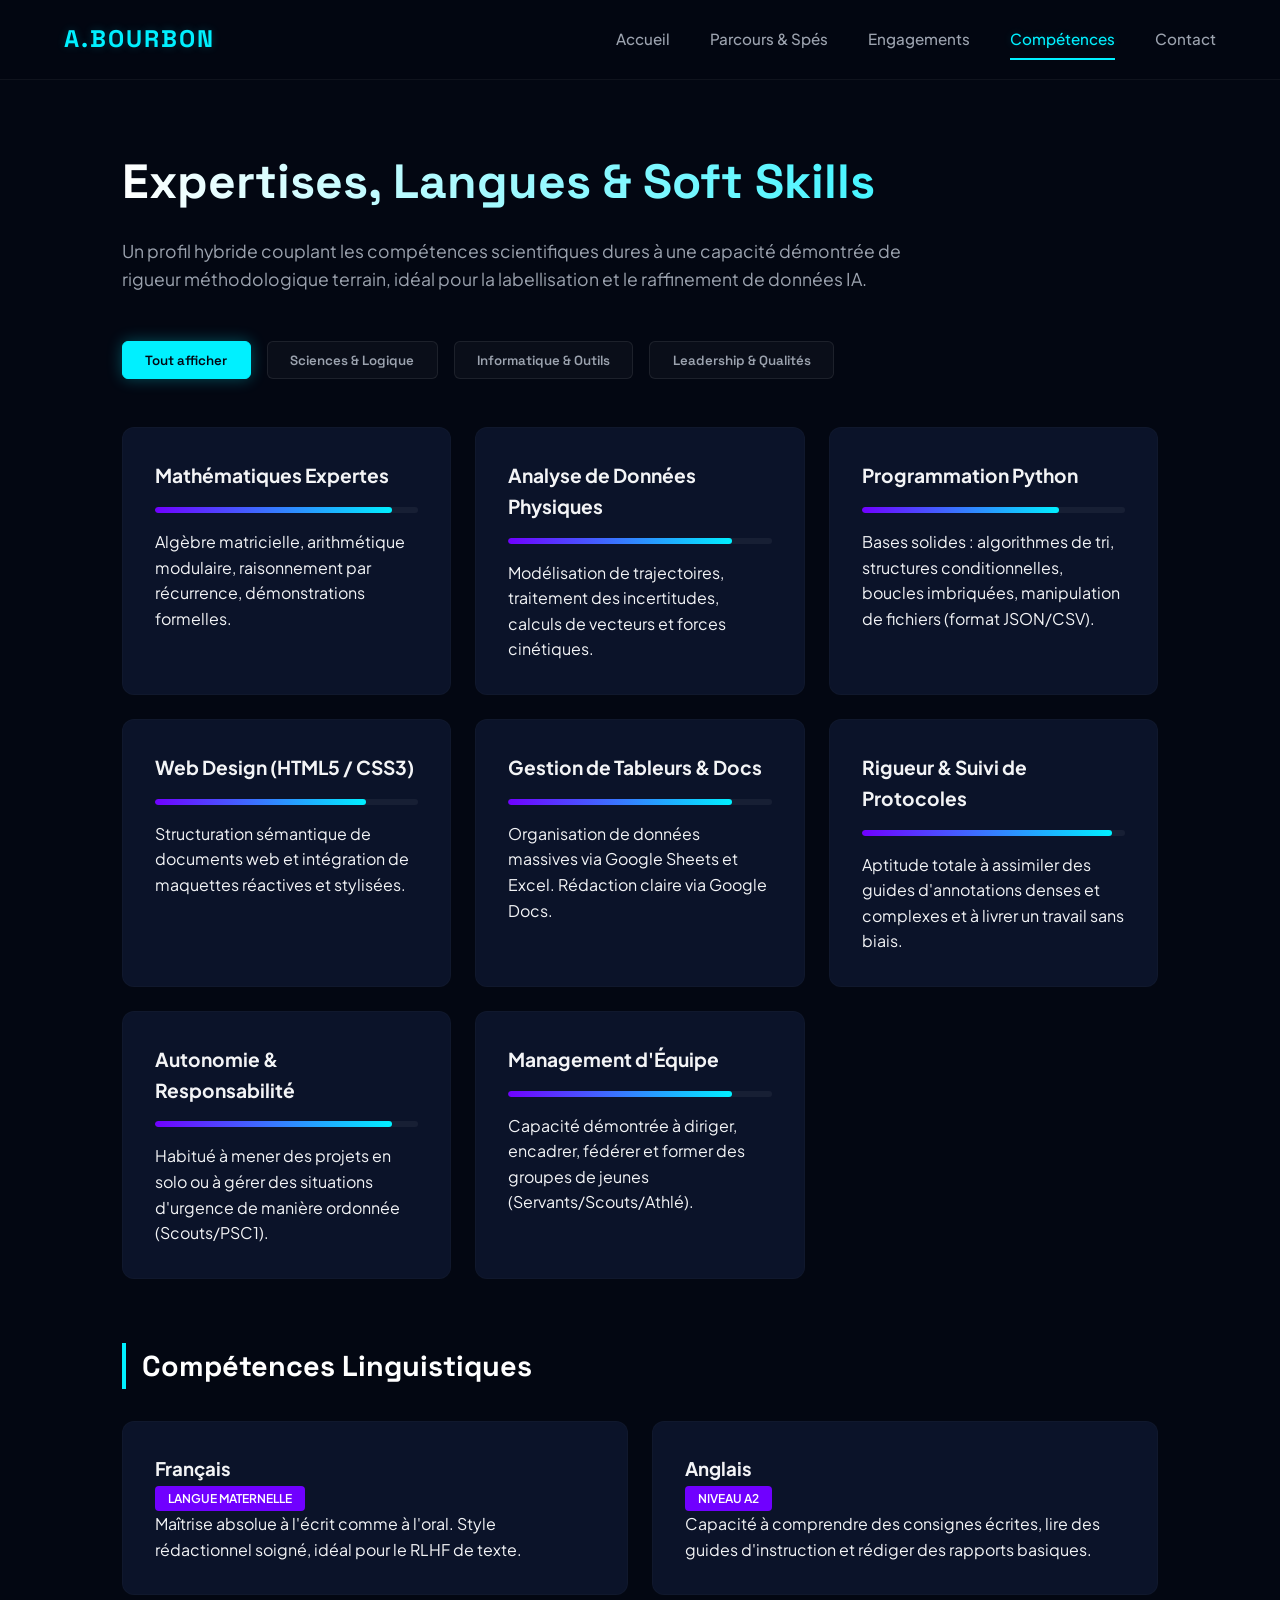
==== pages/competences.html @ 41dce72a "Add files via upload" ====
<!DOCTYPE html>
<html lang="fr">
<head>
    <meta charset="UTF-8">
    <meta name="viewport" content="width=device-width, initial-scale=1.0">
    <title>Compétences & Tech | Antoine Bourbon</title>
    <link rel="stylesheet" href="../css/style.css">
</head>
<body>
    <nav class="navbar">
        <div class="logo">A.BOURBON</div>
        <div class="nav-links">
            <a href="../index.html">Accueil</a>
            <a href="parcours.html">Parcours & Spés</a>
            <a href="engagements.html">Engagements</a>
            <a href="competences.html" class="active">Compétences</a>
            <a href="contact.html">Contact</a>
        </div>
    </nav>
    <main class="container">
        <h1 class="page-title">Expertises, Langues & Soft Skills</h1>
        <p class="section-intro">Un profil hybride couplant les compétences scientifiques dures à une capacité démontrée de rigueur méthodologique terrain, idéal pour la labellisation et le raffinement de données IA.</p>

        <div class="filter-controls">
            <button class="filter-btn active" onclick="filterSkills('all')">Tout afficher</button>
            <button class="filter-btn" onclick="filterSkills('scientific')">Sciences & Logique</button>
            <button class="filter-btn" onclick="filterSkills('dev')">Informatique & Outils</button>
            <button class="filter-btn" onclick="filterSkills('soft')">Leadership & Qualités</button>
        </div>

        <div class="skills-grid-detailed">
            <!-- Sciences -->
            <div class="skill-card-detailed" data-cat="scientific">
                <h3>Mathématiques Expertes</h3>
                <div class="progress-bar"><div class="progress-fill" style="width: 90%;"></div></div>
                <p>Algèbre matricielle, arithmétique modulaire, raisonnement par récurrence, démonstrations formelles.</p>
            </div>
            <div class="skill-card-detailed" data-cat="scientific">
                <h3>Analyse de Données Physiques</h3>
                <div class="progress-bar"><div class="progress-fill" style="width: 85%;"></div></div>
                <p>Modélisation de trajectoires, traitement des incertitudes, calculs de vecteurs et forces cinétiques.</p>
            </div>
            
            <!-- Dev -->
            <div class="skill-card-detailed" data-cat="dev">
                <h3>Programmation Python</h3>
                <div class="progress-bar"><div class="progress-fill" style="width: 75%;"></div></div>
                <p>Bases solides : algorithmes de tri, structures conditionnelles, boucles imbriquées, manipulation de fichiers (format JSON/CSV).</p>
            </div>
            <div class="skill-card-detailed" data-cat="dev">
                <h3>Web Design (HTML5 / CSS3)</h3>
                <div class="progress-bar"><div class="progress-fill" style="width: 80%;"></div></div>
                <p>Structuration sémantique de documents web et intégration de maquettes réactives et stylisées.</p>
            </div>
            <div class="skill-card-detailed" data-cat="dev">
                <h3>Gestion de Tableurs & Docs</h3>
                <div class="progress-bar"><div class="progress-fill" style="width: 85%;"></div></div>
                <p>Organisation de données massives via Google Sheets et Excel. Rédaction claire via Google Docs.</p>
            </div>

            <!-- Soft -->
            <div class="skill-card-detailed" data-cat="soft">
                <h3>Rigueur & Suivi de Protocoles</h3>
                <div class="progress-bar"><div class="progress-fill" style="width: 95%;"></div></div>
                <p>Aptitude totale à assimiler des guides d'annotations denses et complexes et à livrer un travail sans biais.</p>
            </div>
            <div class="skill-card-detailed" data-cat="soft">
                <h3>Autonomie & Responsabilité</h3>
                <div class="progress-bar"><div class="progress-fill" style="width: 90%;"></div></div>
                <p>Habitué à mener des projets en solo ou à gérer des situations d'urgence de manière ordonnée (Scouts/PSC1).</p>
            </div>
            <div class="skill-card-detailed" data-cat="soft">
                <h3>Management d'Équipe</h3>
                <div class="progress-bar"><div class="progress-fill" style="width: 85%;"></div></div>
                <p>Capacité démontrée à diriger, encadrer, fédérer et former des groupes de jeunes (Servants/Scouts/Athlé).</p>
            </div>
        </div>

        <h2 class="sub-title">Compétences Linguistiques</h2>
        <div class="grid-cards">
            <div class="card">
                <h3>Français</h3>
                <span class="badge">Langue Maternelle</span>
                <p>Maîtrise absolue à l'écrit comme à l'oral. Style rédactionnel soigné, idéal pour le RLHF de texte.</p>
            </div>
            <div class="card">
                <h3>Anglais</h3>
                <span class="badge">Niveau A2</span>
                <p>Capacité à comprendre des consignes écrites, lire des guides d'instruction et rédiger des rapports basiques.</p>
            </div>
        </div>
    </main>
    <script src="../js/main.js"></script>
</body>
</html>
---- css/style.css ----
@import url('https://fonts.googleapis.com/css2?family=Space+Grotesk:wght@400;600;700&family=Plus+Jakarta+Sans:wght@400;500;600;700&display=swap');

:root {
    --bg-color: #030712;
    --surface-color: #0b1329;
    --surface-card: #111c44;
    --primary: #00f0ff;
    --primary-dim: rgba(0, 240, 255, 0.15);
    --accent: #7000ff;
    --text-main: #f3f4f6;
    --text-muted: #9ca3af;
    --border-glow: rgba(0, 240, 255, 0.2);
    --font-heading: 'Space Grotesk', sans-serif;
    --font-body: 'Plus Jakarta Sans', sans-serif;
}

* {
    margin: 0;
    padding: 0;
    box-sizing: border-box;
}

body {
    background-color: var(--bg-color);
    color: var(--text-main);
    font-family: var(--font-body);
    line-height: 1.6;
    overflow-x: hidden;
    padding-top: 80px; /* Offset for navbar */
}

/* Page Home Specific */
.page-home {
    padding-top: 0;
    height: 100vh;
    display: flex;
    align-items: center;
    justify-content: center;
}

/* Background Particles Demo */
.particles {
    position: absolute;
    top: 0; left: 0; width: 100%; height: 100%;
    background: radial-gradient(circle at 30% 30%, rgba(112, 0, 255, 0.1) 0%, transparent 50%),
                radial-gradient(circle at 80% 70%, rgba(0, 240, 255, 0.08) 0%, transparent 50%);
    z-index: -1;
}

/* Navbar Style */
.navbar {
    position: fixed;
    top: 0; left: 0; width: 100%;
    height: 80px;
    background: rgba(3, 7, 18, 0.8);
    backdrop-filter: blur(12px);
    border-bottom: 1px solid rgba(255, 255, 255, 0.05);
    display: flex;
    justify-content: space-between;
    align-items: center;
    padding: 0 4rem;
    z-index: 1000;
}

.navbar .logo {
    font-family: var(--font-heading);
    font-weight: 700;
    font-size: 1.5rem;
    color: var(--primary);
    text-shadow: 0 0 10px var(--border-glow);
    letter-spacing: 2px;
}

.nav-links {
    display: flex;
    gap: 2.5rem;
}

.nav-links a {
    text-decoration: none;
    color: var(--text-muted);
    font-weight: 500;
    transition: all 0.3s ease;
    font-size: 0.95rem;
    position: relative;
    padding: 0.5rem 0;
}

.nav-links a:hover, .nav-links a.active {
    color: var(--primary);
    text-shadow: 0 0 8px var(--border-glow);
}

.nav-links a::after {
    content: '';
    position: absolute;
    bottom: 0; left: 0; width: 0; height: 2px;
    background: var(--primary);
    transition: width 0.3s ease;
}

.nav-links a:hover::after, .nav-links a.active::after {
    width: 100%;
}

/* Hero Section */
.hero-container {
    max-width: 900px;
    text-align: center;
    padding: 2rem;
    z-index: 10;
}

.hero-badge {
    display: inline-block;
    background: rgba(0, 240, 255, 0.07);
    border: 1px solid var(--border-glow);
    padding: 0.5rem 1.5rem;
    border-radius: 50px;
    color: var(--primary);
    font-size: 0.85rem;
    font-weight: 600;
    letter-spacing: 1px;
    margin-bottom: 2rem;
    text-transform: uppercase;
}

h1.glitch {
    font-family: var(--font-heading);
    font-size: 4.5rem;
    font-weight: 700;
    line-height: 1.1;
    margin-bottom: 1.5rem;
    letter-spacing: -2px;
    background: linear-gradient(135deg, #ffffff 0%, var(--primary) 100%);
    -webkit-background-clip: text;
    -webkit-text-fill-color: transparent;
}

.hero-subtitle {
    color: var(--text-muted);
    font-size: 1.25rem;
    max-width: 700px;
    margin: 0 auto 3rem auto;
}

/* Buttons */
.cta-group {
    display: flex;
    justify-content: center;
    gap: 1.5rem;
}

.btn {
    display: inline-block;
    padding: 0.9rem 2.2rem;
    border-radius: 8px;
    text-decoration: none;
    font-weight: 600;
    font-size: 1rem;
    transition: all 0.3s cubic-bezier(0.4, 0, 0.2, 1);
    cursor: pointer;
}

.btn-primary {
    background: var(--primary);
    color: var(--bg-color);
    box-shadow: 0 0 20px rgba(0, 240, 255, 0.3);
}

.btn-primary:hover {
    transform: translateY(-3px);
    box-shadow: 0 0 30px rgba(0, 240, 255, 0.5);
}

.btn-secondary {
    background: transparent;
    color: var(--text-main);
    border: 1px solid rgba(255, 255, 255, 0.15);
}

.btn-secondary:hover {
    border-color: var(--primary);
    background: rgba(0, 240, 255, 0.05);
    transform: translateY(-3px);
}

.w-100 { width: 100%; }

/* Core Layout Container */
.container {
    max-width: 1100px;
    margin: 0 auto;
    padding: 4rem 2rem;
}

.page-title {
    font-family: var(--font-heading);
    font-size: 3rem;
    margin-bottom: 1rem;
    background: linear-gradient(to right, #fff, var(--primary));
    -webkit-background-clip: text;
    -webkit-text-fill-color: transparent;
}

.sub-title {
    font-family: var(--font-heading);
    font-size: 1.8rem;
    margin: 4rem 0 2rem 0;
    color: #fff;
    border-left: 4px solid var(--primary);
    padding-left: 1rem;
}

.section-intro {
    color: var(--text-muted);
    font-size: 1.1rem;
    max-width: 800px;
    margin-bottom: 3rem;
}

/* Timeline Layout (Parcours) */
.timeline {
    position: relative;
    border-left: 2px solid rgba(255,255,255,0.05);
    padding-left: 2rem;
    margin-bottom: 4rem;
}

.timeline-item {
    position: relative;
    margin-bottom: 3rem;
}

.timeline-item::before {
    content: '';
    position: absolute;
    left: calc(-2rem - 7px);
    top: 6px;
    width: 12px;
    height: 12px;
    border-radius: 50%;
    background: var(--primary);
    box-shadow: 0 0 10px var(--primary);
}

.timeline-date {
    font-family: var(--font-heading);
    color: var(--primary);
    font-weight: 700;
    margin-bottom: 0.5rem;
}

.timeline-content {
    background: var(--surface-color);
    padding: 2rem;
    border-radius: 12px;
    border: 1px solid rgba(255,255,255,0.02);
}

.timeline-content h3 {
    font-size: 1.4rem;
    margin-bottom: 0.2rem;
}

.location {
    color: var(--text-muted);
    font-size: 0.9rem;
    margin-bottom: 1rem;
}

.spec-list {
    margin-top: 1rem;
    padding-left: 1.2rem;
    color: var(--text-muted);
}

.spec-list li {
    margin-bottom: 0.5rem;
}

.spec-list strong {
    color: #fff;
}

/* Grid & Cards Structures */
.grid-cards {
    display: grid;
    grid-template-columns: repeat(auto-fit, minmax(300px, 1fr));
    gap: 1.5rem;
}

.card {
    background: var(--surface-color);
    padding: 2rem;
    border-radius: 12px;
    border: 1px solid rgba(255,255,255,0.02);
    transition: all 0.3s ease;
}

.card:hover {
    transform: translateY(-5px);
    border-color: var(--border-glow);
    background: var(--surface-card);
}

.card-icon {
    font-size: 2rem;
    margin-bottom: 1rem;
}

.badge {
    display: inline-block;
    background: var(--accent);
    color: #fff;
    font-size: 0.75rem;
    font-weight: 600;
    padding: 0.2rem 0.8rem;
    border-radius: 4px;
    text-transform: uppercase;
}

.mb-1 { margin-bottom: 1rem; }
.mt-1 { margin-top: 1rem; }

/* Large Cards Stack (Engagements) */
.large-card-stack {
    display: flex;
    flex-direction: column;
    gap: 2rem;
}

.large-card {
    background: var(--surface-color);
    border-radius: 16px;
    padding: 2.5rem;
    border: 1px solid rgba(255,255,255,0.02);
    transition: all 0.3s ease;
}

.large-card:hover {
    border-color: rgba(112, 0, 255, 0.3);
    background: linear-gradient(145deg, var(--surface-color) 0%, #0e1938 100%);
}

.large-card-header {
    display: flex;
    justify-content: space-between;
    align-items: center;
    border-bottom: 1px solid rgba(255,255,255,0.05);
    padding-bottom: 1rem;
    margin-bottom: 1.5rem;
}

.card-duration {
    color: var(--primary);
    font-weight: 600;
    font-size: 0.9rem;
}

/* Interactive Filter & Skills Detailed */
.filter-controls {
    display: flex;
    gap: 1rem;
    margin-bottom: 3rem;
    flex-wrap: wrap;
}

.filter-btn {
    background: rgba(255,255,255,0.03);
    border: 1px solid rgba(255,255,255,0.08);
    color: var(--text-muted);
    padding: 0.6rem 1.4rem;
    border-radius: 6px;
    cursor: pointer;
    font-family: var(--font-heading);
    font-weight: 600;
    transition: all 0.3s ease;
}

.filter-btn.active, .filter-btn:hover {
    background: var(--primary);
    color: var(--bg-color);
    border-color: var(--primary);
    box-shadow: 0 0 15px rgba(0, 240, 255, 0.3);
}

.skills-grid-detailed {
    display: grid;
    grid-template-columns: repeat(auto-fit, minmax(320px, 1fr));
    gap: 1.5rem;
}

.skill-card-detailed {
    background: var(--surface-color);
    padding: 2rem;
    border-radius: 12px;
    border: 1px solid rgba(255,255,255,0.02);
    transition: all 0.4s cubic-bezier(0.16, 1, 0.3, 1);
}

.skill-card-detailed h3 {
    margin-bottom: 1rem;
    font-size: 1.2rem;
}

.progress-bar {
    background: rgba(255,255,255,0.05);
    height: 6px;
    border-radius: 10px;
    margin-bottom: 1rem;
    overflow: hidden;
}

.progress-fill {
    height: 100%;
    background: linear-gradient(to right, var(--accent), var(--primary));
    border-radius: 10px;
    width: 0%; /* Populated by JS animation trigger */
    transition: width 1.5s cubic-bezier(0.1, 1, 0.1, 1);
}

/* Contact Wrapper Layout */
.contact-wrapper {
    display: grid;
    grid-template-columns: 1fr 1.2fr;
    gap: 3rem;
}

.contact-info-card, .contact-form-card {
    background: var(--surface-color);
    padding: 3rem;
    border-radius: 16px;
    border: 1px solid rgba(255,255,255,0.02);
}

.contact-info-card h2, .contact-form-card h2 {
    font-family: var(--font-heading);
    font-size: 1.6rem;
    margin-bottom: 2rem;
}

.info-item {
    display: flex;
    gap: 1.5rem;
    margin-bottom: 2rem;
    align-items: flex-start;
}

.info-icon {
    font-size: 1.8rem;
    background: rgba(255,255,255,0.03);
    padding: 0.5rem;
    border-radius: 8px;
    border: 1px solid rgba(255,255,255,0.05);
}

.info-label {
    display: block;
    color: var(--text-muted);
    font-size: 0.85rem;
    text-transform: uppercase;
    margin-bottom: 0.2rem;
}

.info-link {
    color: var(--primary);
    text-decoration: none;
    font-size: 1.1rem;
    font-weight: 600;
}

.info-value {
    font-size: 1.05rem;
    color: var(--text-main);
}

/* Form Styles */
.form-group {
    margin-bottom: 1.5rem;
}

.form-group label {
    display: block;
    color: var(--text-muted);
    margin-bottom: 0.5rem;
    font-size: 0.9rem;
}

.form-group input, .form-group textarea {
    width: 100%;
    background: rgba(3, 7, 18, 0.5);
    border: 1px solid rgba(255,255,255,0.1);
    border-radius: 8px;
    padding: 0.8rem 1rem;
    color: #fff;
    font-family: var(--font-body);
    font-size: 1rem;
    transition: all 0.3s ease;
}

.form-group input:focus, .form-group textarea:focus {
    outline: none;
    border-color: var(--primary);
    box-shadow: 0 0 10px rgba(0, 240, 255, 0.1);
}

/* Animation Base Classes triggering via Scroll */
.animate-slide {
    opacity: 0;
    transform: translateX(-30px);
    transition: all 0.6s cubic-bezier(0.16, 1, 0.3, 1);
}

.animate-fade {
    opacity: 0;
    transform: translateY(30px);
    transition: all 0.6s cubic-bezier(0.16, 1, 0.3, 1);
}

.visible {
    opacity: 1 !important;
    transform: translate(0) !important;
}

/* Responsiveness Media Queries */
@media (max-width: 968px) {
    .contact-wrapper { grid-template-columns: 1fr; }
    .navbar { padding: 0 2rem; }
    h1.glitch { font-size: 3rem; }
}

@media (max-width: 568px) {
    .nav-links { display: none; } /* On simple responsive layouts mobile users browse sequentially */
    .navbar { justify-content: center; }
}
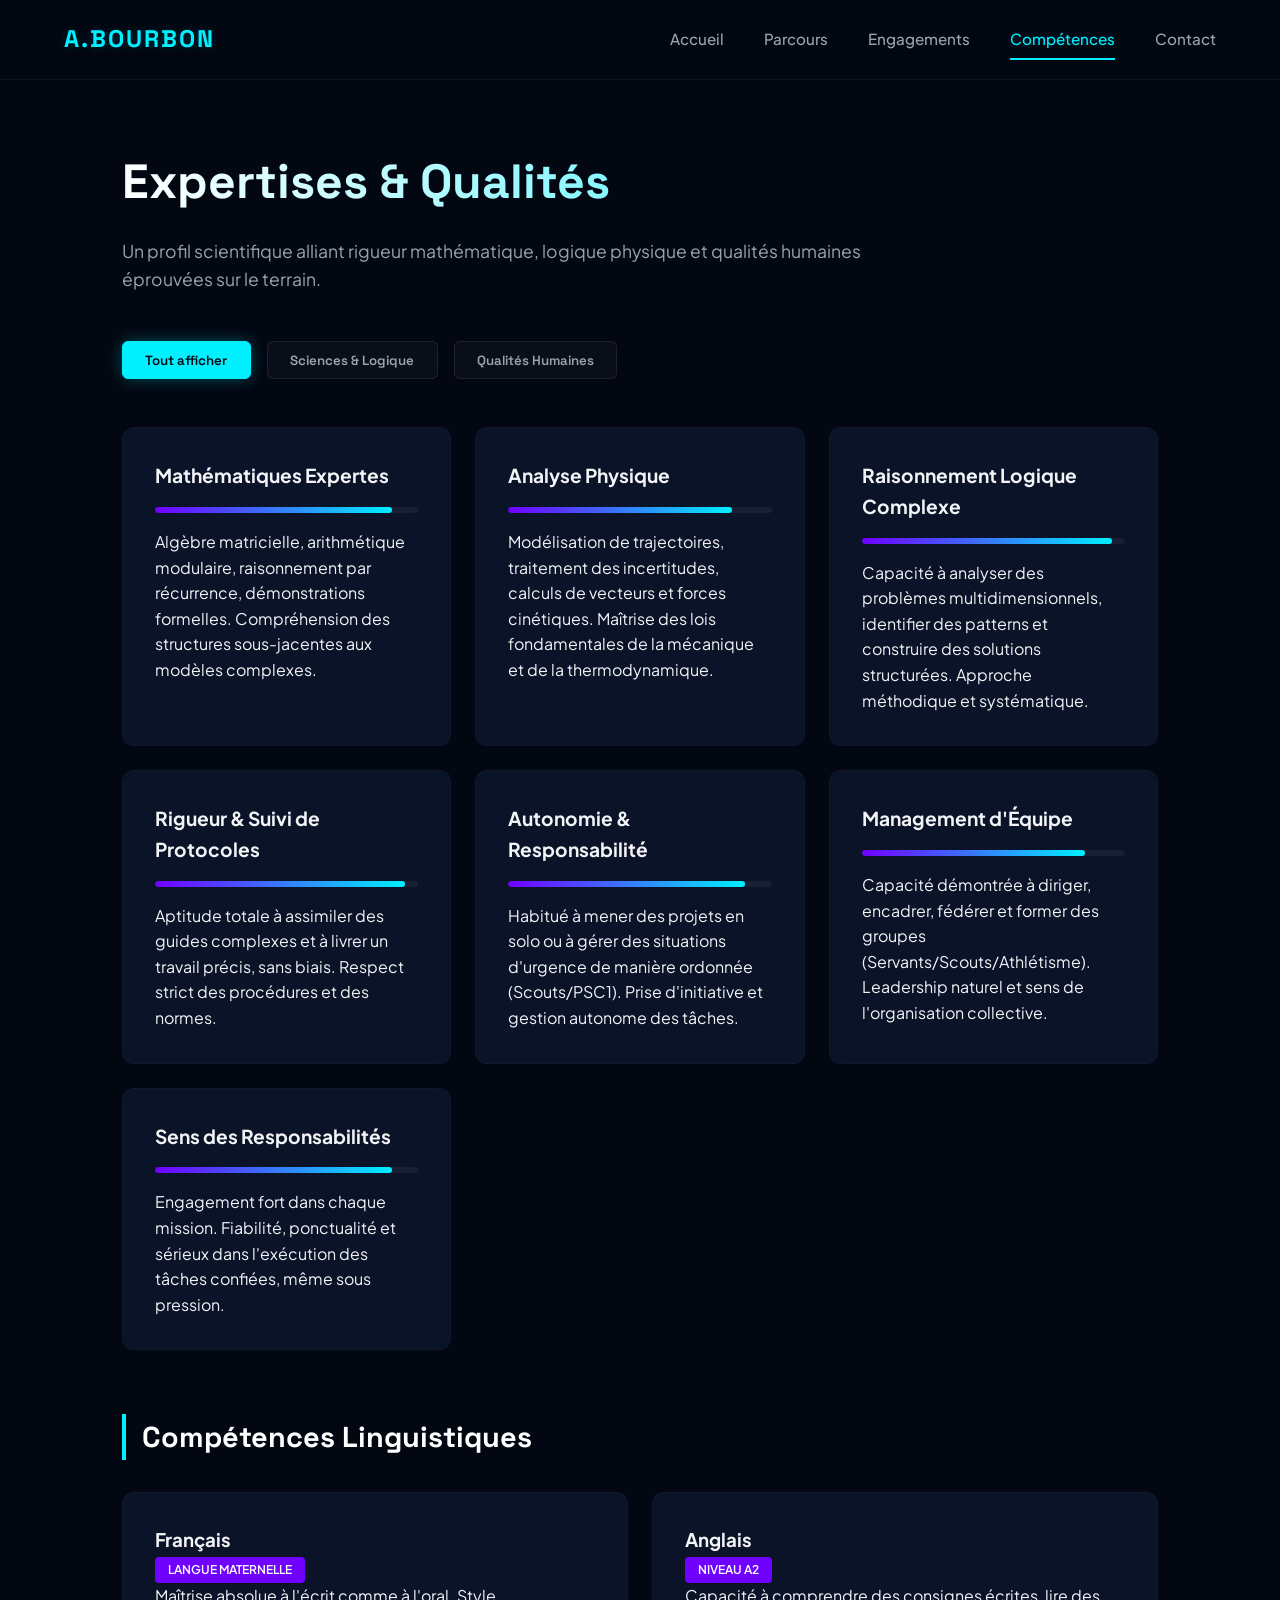
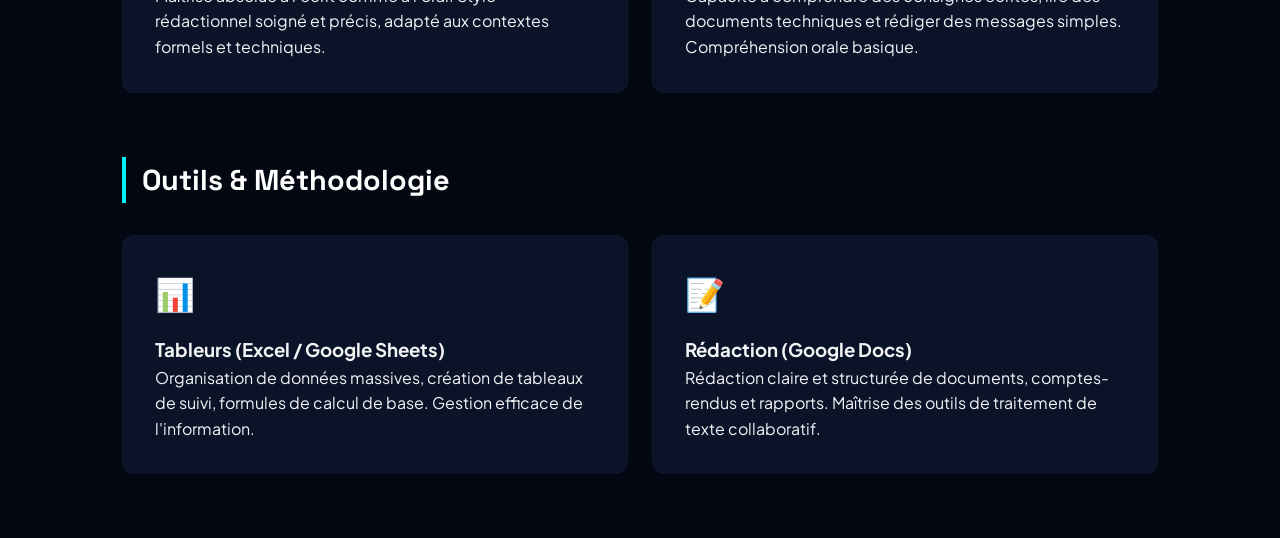
==== commit 5322df0b: "Mise à jour complète du CV : - Suppression du dossier portfolio_site_antoine (doublons) - Correction" ====
--- a/pages/competences.html
+++ b/pages/competences.html
@@ -3,7 +3,8 @@
 <head>
     <meta charset="UTF-8">
     <meta name="viewport" content="width=device-width, initial-scale=1.0">
-    <title>Compétences & Tech | Antoine Bourbon</title>
+    <meta name="description" content="Compétences d'Antoine Bourbon : Mathématiques Expertes, Physique, raisonnement logique, langues, rigueur analytique, autonomie, sens des responsabilités.">
+    <title>Compétences | Antoine Bourbon</title>
     <link rel="stylesheet" href="../css/style.css">
 </head>
 <body>
@@ -11,21 +12,20 @@
         <div class="logo">A.BOURBON</div>
         <div class="nav-links">
             <a href="../index.html">Accueil</a>
-            <a href="parcours.html">Parcours & Spés</a>
+            <a href="parcours.html">Parcours</a>
             <a href="engagements.html">Engagements</a>
             <a href="competences.html" class="active">Compétences</a>
             <a href="contact.html">Contact</a>
         </div>
     </nav>
     <main class="container">
-        <h1 class="page-title">Expertises, Langues & Soft Skills</h1>
-        <p class="section-intro">Un profil hybride couplant les compétences scientifiques dures à une capacité démontrée de rigueur méthodologique terrain, idéal pour la labellisation et le raffinement de données IA.</p>
+        <h1 class="page-title">Expertises & Qualités</h1>
+        <p class="section-intro">Un profil scientifique alliant rigueur mathématique, logique physique et qualités humaines éprouvées sur le terrain.</p>
 
         <div class="filter-controls">
             <button class="filter-btn active" onclick="filterSkills('all')">Tout afficher</button>
             <button class="filter-btn" onclick="filterSkills('scientific')">Sciences & Logique</button>
-            <button class="filter-btn" onclick="filterSkills('dev')">Informatique & Outils</button>
-            <button class="filter-btn" onclick="filterSkills('soft')">Leadership & Qualités</button>
+            <button class="filter-btn" onclick="filterSkills('soft')">Qualités Humaines</button>
         </div>
 
         <div class="skills-grid-detailed">
@@ -33,46 +33,39 @@
             <div class="skill-card-detailed" data-cat="scientific">
                 <h3>Mathématiques Expertes</h3>
                 <div class="progress-bar"><div class="progress-fill" style="width: 90%;"></div></div>
-                <p>Algèbre matricielle, arithmétique modulaire, raisonnement par récurrence, démonstrations formelles.</p>
+                <p>Algèbre matricielle, arithmétique modulaire, raisonnement par récurrence, démonstrations formelles. Compréhension des structures sous-jacentes aux modèles complexes.</p>
             </div>
             <div class="skill-card-detailed" data-cat="scientific">
-                <h3>Analyse de Données Physiques</h3>
+                <h3>Analyse Physique</h3>
                 <div class="progress-bar"><div class="progress-fill" style="width: 85%;"></div></div>
-                <p>Modélisation de trajectoires, traitement des incertitudes, calculs de vecteurs et forces cinétiques.</p>
+                <p>Modélisation de trajectoires, traitement des incertitudes, calculs de vecteurs et forces cinétiques. Maîtrise des lois fondamentales de la mécanique et de la thermodynamique.</p>
+            </div>
+            <div class="skill-card-detailed" data-cat="scientific">
+                <h3>Raisonnement Logique Complexe</h3>
+                <div class="progress-bar"><div class="progress-fill" style="width: 95%;"></div></div>
+                <p>Capacité à analyser des problèmes multidimensionnels, identifier des patterns et construire des solutions structurées. Approche méthodique et systématique.</p>
             </div>
             
-            <!-- Dev -->
-            <div class="skill-card-detailed" data-cat="dev">
-                <h3>Programmation Python</h3>
-                <div class="progress-bar"><div class="progress-fill" style="width: 75%;"></div></div>
-                <p>Bases solides : algorithmes de tri, structures conditionnelles, boucles imbriquées, manipulation de fichiers (format JSON/CSV).</p>
-            </div>
-            <div class="skill-card-detailed" data-cat="dev">
-                <h3>Web Design (HTML5 / CSS3)</h3>
-                <div class="progress-bar"><div class="progress-fill" style="width: 80%;"></div></div>
-                <p>Structuration sémantique de documents web et intégration de maquettes réactives et stylisées.</p>
-            </div>
-            <div class="skill-card-detailed" data-cat="dev">
-                <h3>Gestion de Tableurs & Docs</h3>
-                <div class="progress-bar"><div class="progress-fill" style="width: 85%;"></div></div>
-                <p>Organisation de données massives via Google Sheets et Excel. Rédaction claire via Google Docs.</p>
-            </div>
-
             <!-- Soft -->
             <div class="skill-card-detailed" data-cat="soft">
                 <h3>Rigueur & Suivi de Protocoles</h3>
                 <div class="progress-bar"><div class="progress-fill" style="width: 95%;"></div></div>
-                <p>Aptitude totale à assimiler des guides d'annotations denses et complexes et à livrer un travail sans biais.</p>
+                <p>Aptitude totale à assimiler des guides complexes et à livrer un travail précis, sans biais. Respect strict des procédures et des normes.</p>
             </div>
             <div class="skill-card-detailed" data-cat="soft">
                 <h3>Autonomie & Responsabilité</h3>
                 <div class="progress-bar"><div class="progress-fill" style="width: 90%;"></div></div>
-                <p>Habitué à mener des projets en solo ou à gérer des situations d'urgence de manière ordonnée (Scouts/PSC1).</p>
+                <p>Habitué à mener des projets en solo ou à gérer des situations d'urgence de manière ordonnée (Scouts/PSC1). Prise d'initiative et gestion autonome des tâches.</p>
             </div>
             <div class="skill-card-detailed" data-cat="soft">
                 <h3>Management d'Équipe</h3>
                 <div class="progress-bar"><div class="progress-fill" style="width: 85%;"></div></div>
-                <p>Capacité démontrée à diriger, encadrer, fédérer et former des groupes de jeunes (Servants/Scouts/Athlé).</p>
+                <p>Capacité démontrée à diriger, encadrer, fédérer et former des groupes (Servants/Scouts/Athlétisme). Leadership naturel et sens de l'organisation collective.</p>
+            </div>
+            <div class="skill-card-detailed" data-cat="soft">
+                <h3>Sens des Responsabilités</h3>
+                <div class="progress-bar"><div class="progress-fill" style="width: 90%;"></div></div>
+                <p>Engagement fort dans chaque mission. Fiabilité, ponctualité et sérieux dans l'exécution des tâches confiées, même sous pression.</p>
             </div>
         </div>
 
@@ -81,15 +74,29 @@
             <div class="card">
                 <h3>Français</h3>
                 <span class="badge">Langue Maternelle</span>
-                <p>Maîtrise absolue à l'écrit comme à l'oral. Style rédactionnel soigné, idéal pour le RLHF de texte.</p>
+                <p>Maîtrise absolue à l'écrit comme à l'oral. Style rédactionnel soigné et précis, adapté aux contextes formels et techniques.</p>
             </div>
             <div class="card">
                 <h3>Anglais</h3>
                 <span class="badge">Niveau A2</span>
-                <p>Capacité à comprendre des consignes écrites, lire des guides d'instruction et rédiger des rapports basiques.</p>
+                <p>Capacité à comprendre des consignes écrites, lire des documents techniques et rédiger des messages simples. Compréhension orale basique.</p>
+            </div>
+        </div>
+
+        <h2 class="sub-title">Outils & Méthodologie</h2>
+        <div class="grid-cards">
+            <div class="card">
+                <div class="card-icon">📊</div>
+                <h3>Tableurs (Excel / Google Sheets)</h3>
+                <p>Organisation de données massives, création de tableaux de suivi, formules de calcul de base. Gestion efficace de l'information.</p>
+            </div>
+            <div class="card">
+                <div class="card-icon">📝</div>
+                <h3>Rédaction (Google Docs)</h3>
+                <p>Rédaction claire et structurée de documents, comptes-rendus et rapports. Maîtrise des outils de traitement de texte collaboratif.</p>
             </div>
         </div>
     </main>
     <script src="../js/main.js"></script>
 </body>
-</html>+</html>
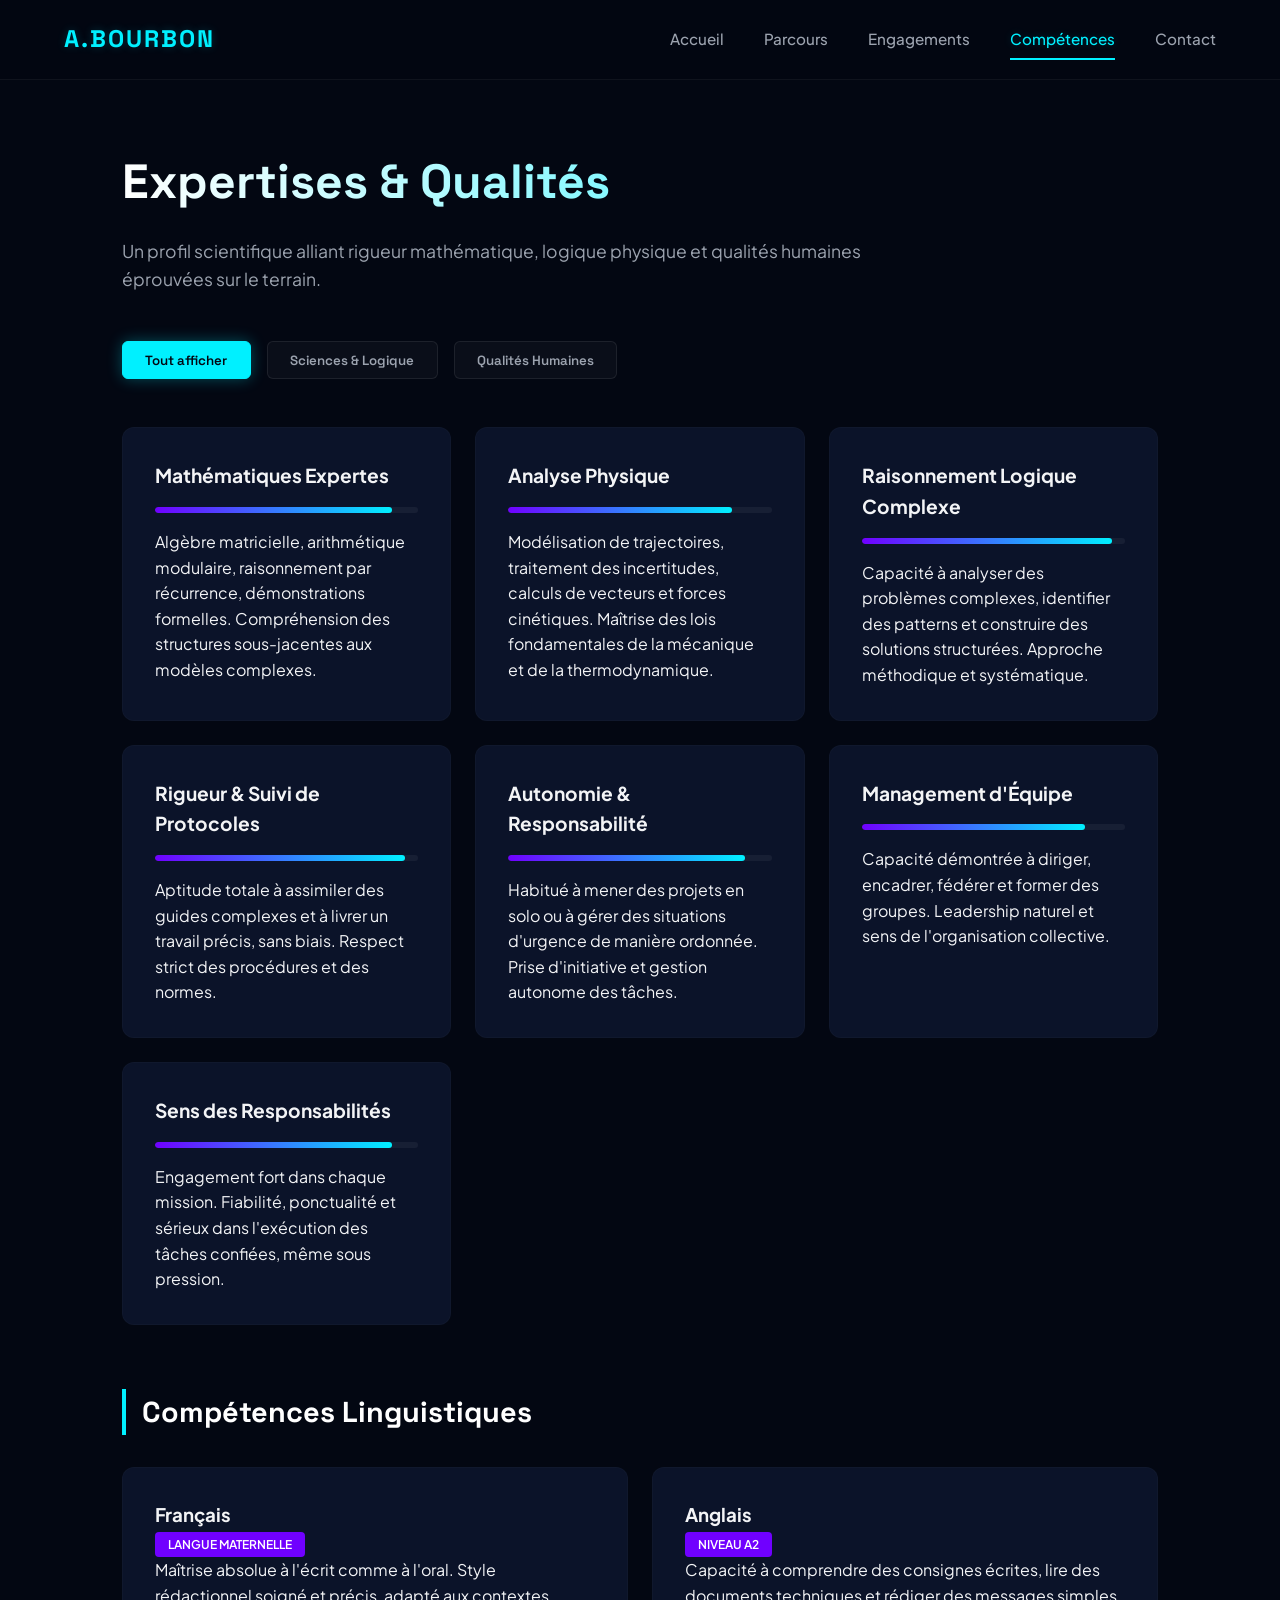
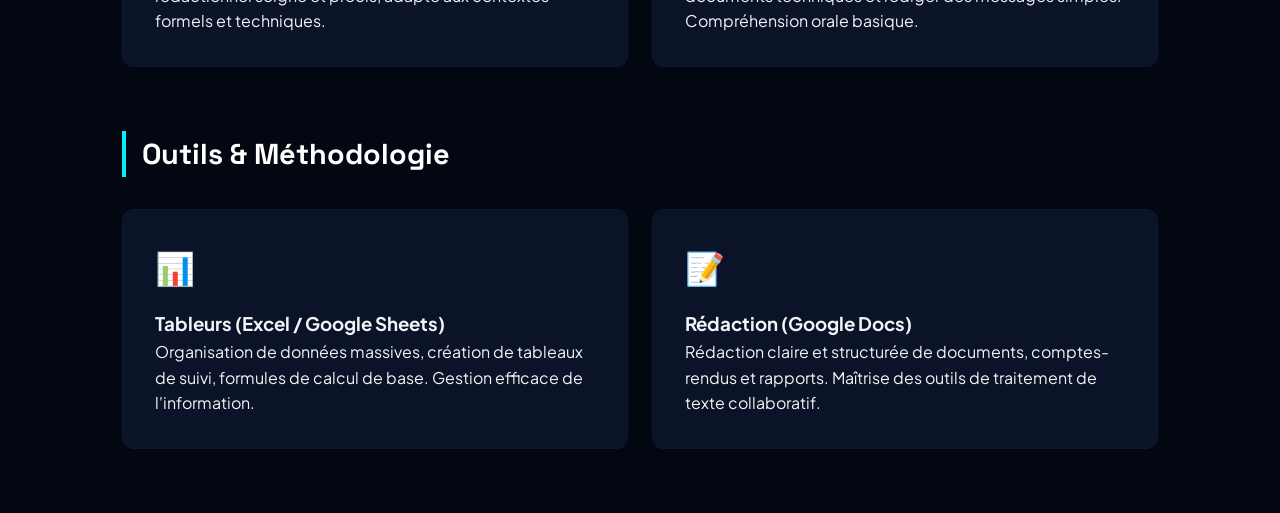
==== commit 8f93f229: "Refine skill descriptions for clarity" ====
--- a/pages/competences.html
+++ b/pages/competences.html
@@ -5,6 +5,7 @@
     <meta name="viewport" content="width=device-width, initial-scale=1.0">
     <meta name="description" content="Compétences d'Antoine Bourbon : Mathématiques Expertes, Physique, raisonnement logique, langues, rigueur analytique, autonomie, sens des responsabilités.">
     <title>Compétences | Antoine Bourbon</title>
+    <link rel="icon" type="image/png" href="../favicon.png">
     <link rel="stylesheet" href="../css/style.css">
 </head>
 <body>
@@ -43,7 +44,7 @@
             <div class="skill-card-detailed" data-cat="scientific">
                 <h3>Raisonnement Logique Complexe</h3>
                 <div class="progress-bar"><div class="progress-fill" style="width: 95%;"></div></div>
-                <p>Capacité à analyser des problèmes multidimensionnels, identifier des patterns et construire des solutions structurées. Approche méthodique et systématique.</p>
+                <p>Capacité à analyser des problèmes complexes, identifier des patterns et construire des solutions structurées. Approche méthodique et systématique.</p>
             </div>
             
             <!-- Soft -->
@@ -55,12 +56,12 @@
             <div class="skill-card-detailed" data-cat="soft">
                 <h3>Autonomie & Responsabilité</h3>
                 <div class="progress-bar"><div class="progress-fill" style="width: 90%;"></div></div>
-                <p>Habitué à mener des projets en solo ou à gérer des situations d'urgence de manière ordonnée (Scouts/PSC1). Prise d'initiative et gestion autonome des tâches.</p>
+                <p>Habitué à mener des projets en solo ou à gérer des situations d'urgence de manière ordonnée. Prise d'initiative et gestion autonome des tâches.</p>
             </div>
             <div class="skill-card-detailed" data-cat="soft">
                 <h3>Management d'Équipe</h3>
                 <div class="progress-bar"><div class="progress-fill" style="width: 85%;"></div></div>
-                <p>Capacité démontrée à diriger, encadrer, fédérer et former des groupes (Servants/Scouts/Athlétisme). Leadership naturel et sens de l'organisation collective.</p>
+                <p>Capacité démontrée à diriger, encadrer, fédérer et former des groupes. Leadership naturel et sens de l'organisation collective.</p>
             </div>
             <div class="skill-card-detailed" data-cat="soft">
                 <h3>Sens des Responsabilités</h3>
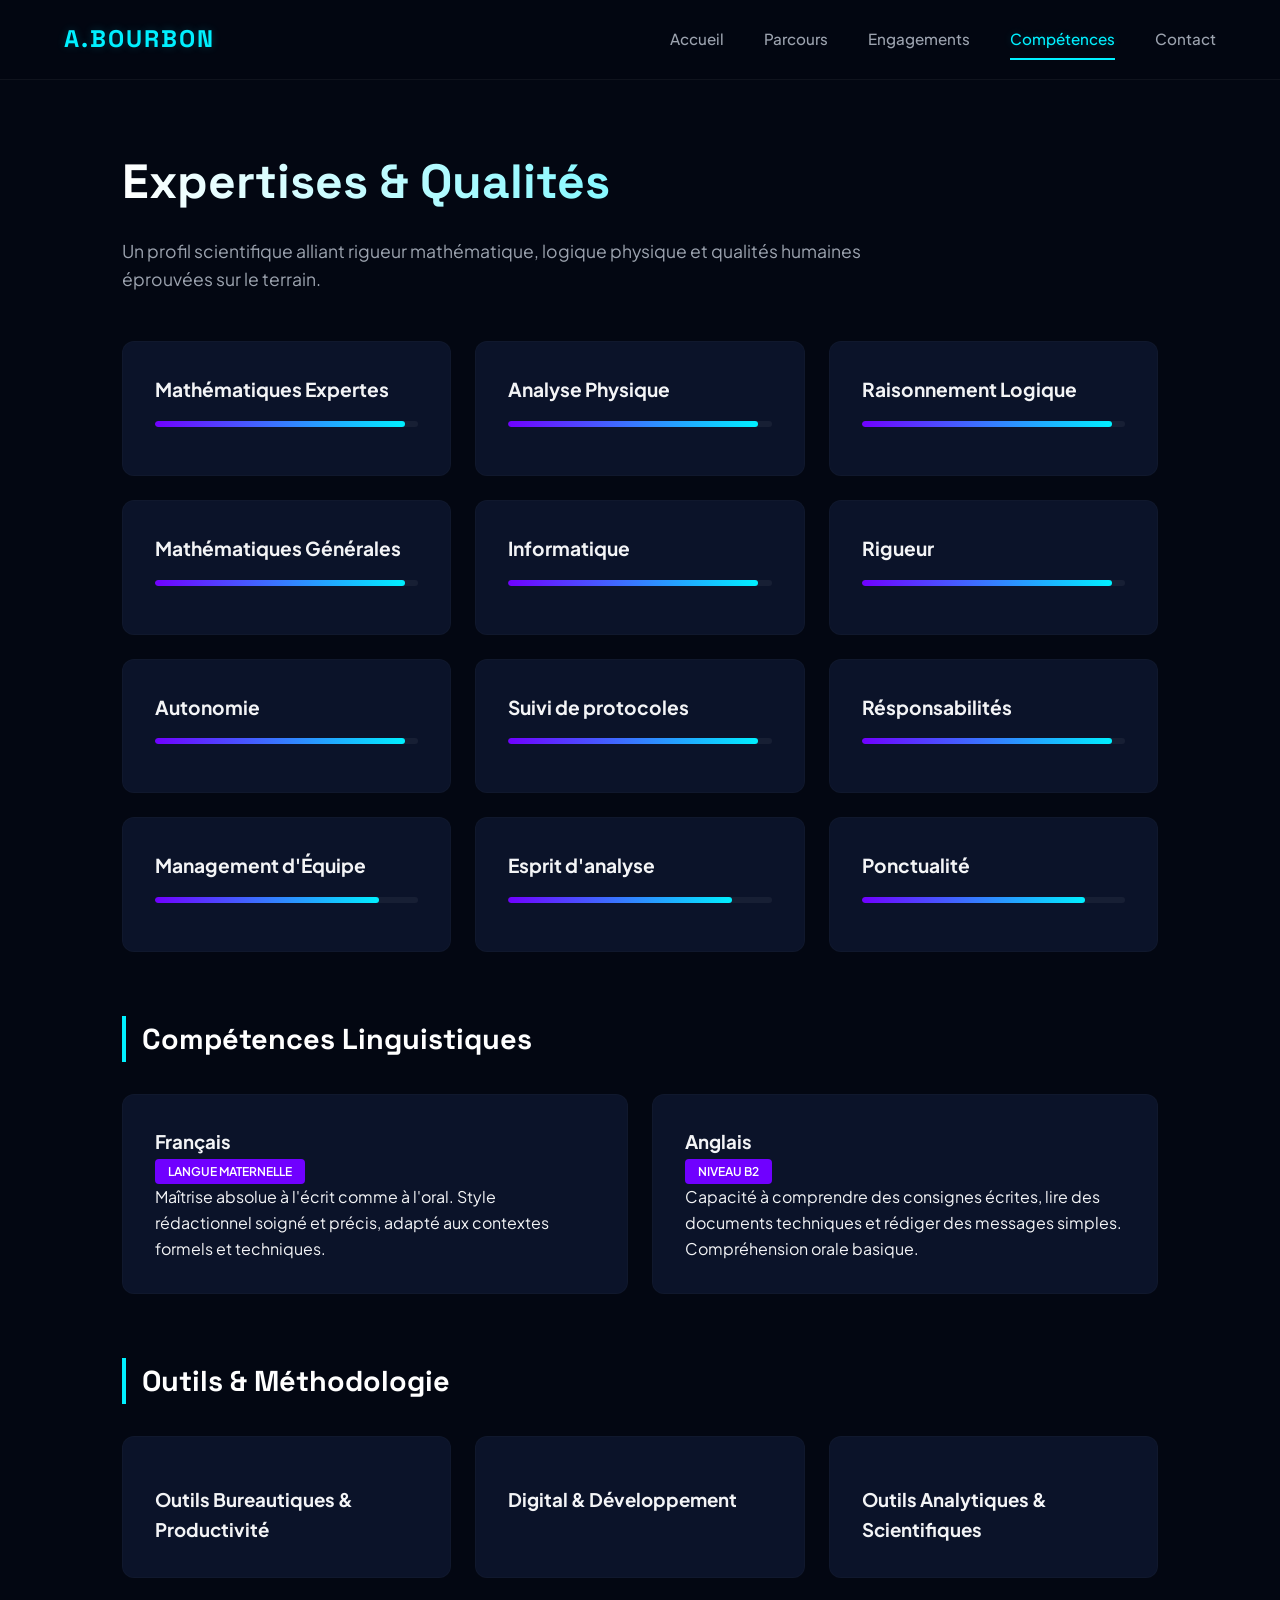
==== commit f205b196: "Update competences.html" ====
--- a/pages/competences.html
+++ b/pages/competences.html
@@ -23,51 +23,80 @@
         <h1 class="page-title">Expertises & Qualités</h1>
         <p class="section-intro">Un profil scientifique alliant rigueur mathématique, logique physique et qualités humaines éprouvées sur le terrain.</p>
 
-        <div class="filter-controls">
-            <button class="filter-btn active" onclick="filterSkills('all')">Tout afficher</button>
-            <button class="filter-btn" onclick="filterSkills('scientific')">Sciences & Logique</button>
-            <button class="filter-btn" onclick="filterSkills('soft')">Qualités Humaines</button>
-        </div>
-
         <div class="skills-grid-detailed">
-            <!-- Sciences -->
+        
             <div class="skill-card-detailed" data-cat="scientific">
                 <h3>Mathématiques Expertes</h3>
-                <div class="progress-bar"><div class="progress-fill" style="width: 90%;"></div></div>
-                <p>Algèbre matricielle, arithmétique modulaire, raisonnement par récurrence, démonstrations formelles. Compréhension des structures sous-jacentes aux modèles complexes.</p>
+                <div class="progress-bar"><div class="progress-fill" style="width: 95%;"></div></div>
+                <p> </p>
             </div>
+            
             <div class="skill-card-detailed" data-cat="scientific">
                 <h3>Analyse Physique</h3>
-                <div class="progress-bar"><div class="progress-fill" style="width: 85%;"></div></div>
-                <p>Modélisation de trajectoires, traitement des incertitudes, calculs de vecteurs et forces cinétiques. Maîtrise des lois fondamentales de la mécanique et de la thermodynamique.</p>
-            </div>
-            <div class="skill-card-detailed" data-cat="scientific">
-                <h3>Raisonnement Logique Complexe</h3>
                 <div class="progress-bar"><div class="progress-fill" style="width: 95%;"></div></div>
-                <p>Capacité à analyser des problèmes complexes, identifier des patterns et construire des solutions structurées. Approche méthodique et systématique.</p>
+                <p> </p>
             </div>
             
-            <!-- Soft -->
+            <div class="skill-card-detailed" data-cat="scientific">
+                <h3>Raisonnement Logique </h3>
+                <div class="progress-bar"><div class="progress-fill" style="width: 95%;"></div></div>
+                <p></p>
+            </div>
+            
+            <div class="skill-card-detailed" data-cat="scientific">
+                <h3>Mathématiques Générales</h3>
+                <div class="progress-bar"><div class="progress-fill" style="width: 95%;"></div></div>
+                <p> </p>
+            </div>
+            
+            <div class="skill-card-detailed" data-cat="scientific">
+                <h3>Informatique</h3>
+                <div class="progress-bar"><div class="progress-fill" style="width: 95%;"></div></div>
+                <p></p>
+            </div>
+            
             <div class="skill-card-detailed" data-cat="soft">
-                <h3>Rigueur & Suivi de Protocoles</h3>
+                <h3>Rigueur</h3>
                 <div class="progress-bar"><div class="progress-fill" style="width: 95%;"></div></div>
-                <p>Aptitude totale à assimiler des guides complexes et à livrer un travail précis, sans biais. Respect strict des procédures et des normes.</p>
+                <p></p>
             </div>
+            
             <div class="skill-card-detailed" data-cat="soft">
-                <h3>Autonomie & Responsabilité</h3>
-                <div class="progress-bar"><div class="progress-fill" style="width: 90%;"></div></div>
-                <p>Habitué à mener des projets en solo ou à gérer des situations d'urgence de manière ordonnée. Prise d'initiative et gestion autonome des tâches.</p>
+                <h3>Autonomie</h3>
+                <div class="progress-bar"><div class="progress-fill" style="width: 95%;"></div></div>
+                <p></p>
             </div>
+            
+            <div class="skill-card-detailed" data-cat="scientific">
+                <h3>Suivi de protocoles</h3>
+                <div class="progress-bar"><div class="progress-fill" style="width: 95%;"></div></div>
+                <p> </p>
+            </div>
+            
+            <div class="skill-card-detailed" data-cat="scientific">
+                <h3>Résponsabilités</h3>
+                <div class="progress-bar"><div class="progress-fill" style="width: 95%;"></div></div>
+                <p> </p>
+            </div>
+            
             <div class="skill-card-detailed" data-cat="soft">
                 <h3>Management d'Équipe</h3>
                 <div class="progress-bar"><div class="progress-fill" style="width: 85%;"></div></div>
-                <p>Capacité démontrée à diriger, encadrer, fédérer et former des groupes. Leadership naturel et sens de l'organisation collective.</p>
+                <p></p>
             </div>
+            
             <div class="skill-card-detailed" data-cat="soft">
-                <h3>Sens des Responsabilités</h3>
-                <div class="progress-bar"><div class="progress-fill" style="width: 90%;"></div></div>
-                <p>Engagement fort dans chaque mission. Fiabilité, ponctualité et sérieux dans l'exécution des tâches confiées, même sous pression.</p>
+                <h3>Esprit d'analyse</h3>
+                <div class="progress-bar"><div class="progress-fill" style="width: 85%;"></div></div>
+                <p></p>
             </div>
+
+            <div class="skill-card-detailed" data-cat="soft">
+                <h3>Ponctualité</h3>
+                <div class="progress-bar"><div class="progress-fill" style="width: 85%;"></div></div>
+                <p></p>
+            </div>
+            
         </div>
 
         <h2 class="sub-title">Compétences Linguistiques</h2>
@@ -79,7 +108,7 @@
             </div>
             <div class="card">
                 <h3>Anglais</h3>
-                <span class="badge">Niveau A2</span>
+                <span class="badge">Niveau B2</span>
                 <p>Capacité à comprendre des consignes écrites, lire des documents techniques et rédiger des messages simples. Compréhension orale basique.</p>
             </div>
         </div>
@@ -87,15 +116,23 @@
         <h2 class="sub-title">Outils & Méthodologie</h2>
         <div class="grid-cards">
             <div class="card">
-                <div class="card-icon">📊</div>
-                <h3>Tableurs (Excel / Google Sheets)</h3>
-                <p>Organisation de données massives, création de tableaux de suivi, formules de calcul de base. Gestion efficace de l'information.</p>
+                <div class="card-icon">   </div>
+                <h3>Outils Bureautiques & Productivité</h3>
+                <p>   </p>
             </div>
             <div class="card">
-                <div class="card-icon">📝</div>
-                <h3>Rédaction (Google Docs)</h3>
-                <p>Rédaction claire et structurée de documents, comptes-rendus et rapports. Maîtrise des outils de traitement de texte collaboratif.</p>
+                <div class="card-icon">   </div>
+                <h3>Digital & Développement</h3>
+                <p>   </p>
             </div>
+            <div class="card">
+                <div class="card-icon">   </div>
+                <h3>Outils Analytiques & Scientifiques</h3>
+                <p>   </p>
+            </div>
+
+
+            
         </div>
     </main>
     <script src="../js/main.js"></script>
